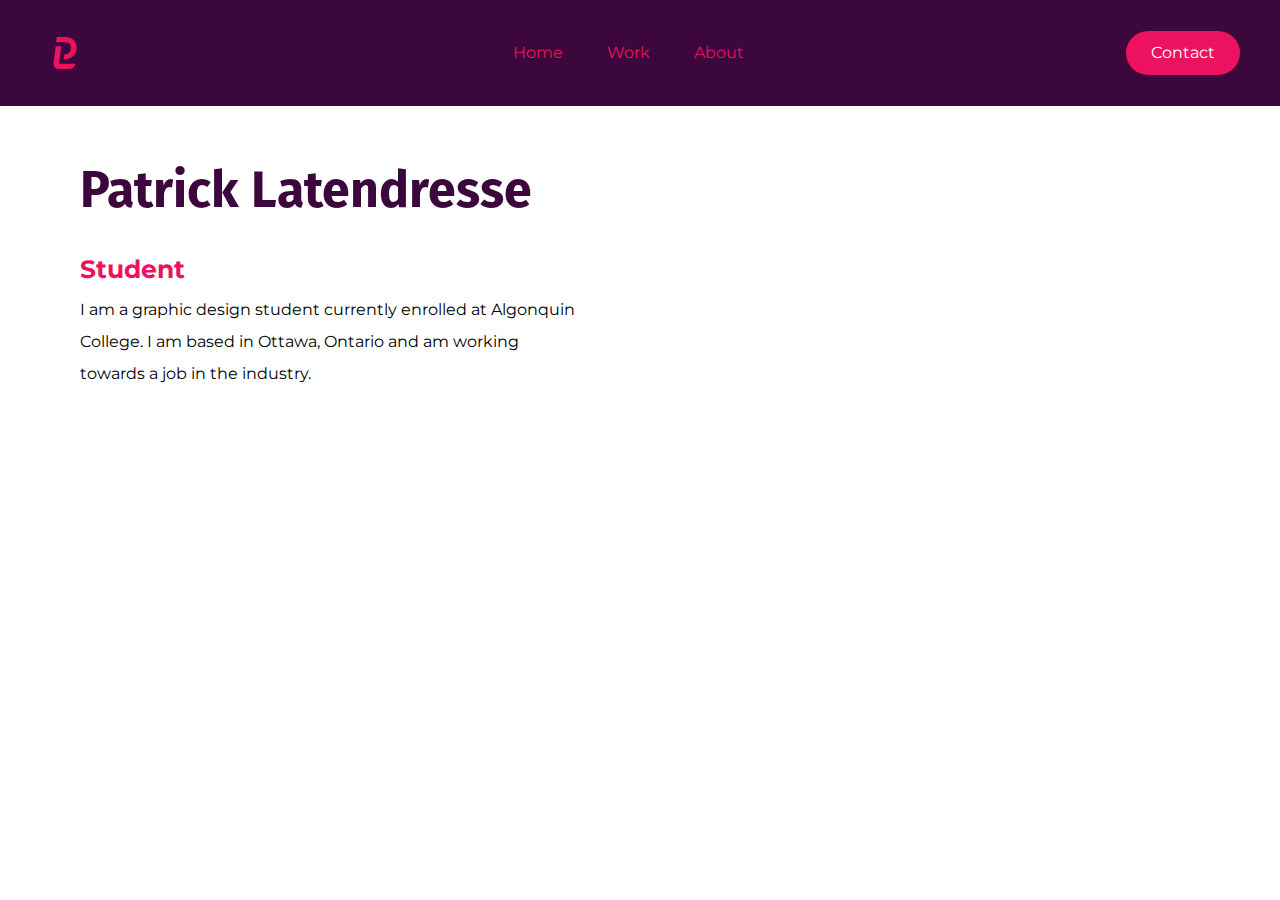
==== index.html @ 76e56806 "Convert units and add content" ====
<!DOCTYPE html>
<html lang="en-ca">
<head>
  <meta charset="utf-8">
  <title>Homepage</title>
  <meta name="viewport" content="width=device-width,initial-scale=1">
  <link href="css/main.css" rel="stylesheet">
  <link rel="preconnect" href="https://fonts.gstatic.com">
  <link href="https://fonts.googleapis.com/css2?family=Fira+Sans:wght@500&family=Montserrat&display=swap" rel="stylesheet">
</head>
<body>
  <header class="banner">
    <img class="logo" src="images/logo.svg" alt="">
    <nav>
      <ul class="links">
        <li><a href="#">Home</a></li>
        <li><a href="#">Work</a></li>
        <li><a href="#">About</a></li>
      </ul>
    </nav>
    <a class="btn" href="#">Contact</a>
  </header>

  <main>
    <section class="intro">
      <h1>Patrick Latendresse</h1>
      <h2>Student</h2>
      <p>I am a graphic design student currently enrolled at Algonquin College. I am based in Ottawa, Ontario and am working towards a job in the industry.</p>
    </section>
  </main>

</body>
</html>
---- css/main.css ----
@-moz-viewport { width: device-width; scale: 1; }
@-ms-viewport { width: device-width; scale: 1; }
@-o-viewport { width: device-width; scale: 1; }
@-webkit-viewport { width: device-width; scale: 1; }
@viewport { width: device-width; scale: 1; }

html {
  box-sizing: border-box;
  -webkit-text-size-adjust: 100%;
  text-size-adjust: 100%;
  font-family: "Fira Sans", sans-serif;
  font-family: Montserrat, sans-serif;
  line-height: 1.5;
}

*,
*::before,
*::after {
  box-sizing: inherit;
}

body {
  margin: 0;
}

li, a {
  font-family: Montserrat, sans-serif;
  font-size: 1rem;
  color: #ed125f;
  text-decoration: none;
}

.banner {
  display: flex;
  justify-content: space-between;
  align-items: center;
  padding: 25px 40px;
  background-color: #3b073c;
}

.logo {
  cursor: pointer;
  width: 50px;
  height: auto;
}

.links {
  list-style: none;
}

.links li {
  display: inline-block;
  padding: 0 1.25rem;
}

.links li a:hover {
  color: #fff;
}

.btn {
  padding: .625rem 1.5625rem;
  background-color: #ed125f;
  color: #fff;
  border: none;
  border-radius: 1.5rem;
}

.btn:hover {
  background-color: #fff;
  color: #ed125f;
}

h1 {
  font-size: 3.125rem;
  font-family: "Fira Sans", sans-serif;
  color: #3b073c;
  margin-bottom: -1rem;
}

h2 {
  font-size: 1.5625rem;
  font-family: Montserrat, sans-serif;
  color: #ed125f;
  margin-bottom: -1rem;
}

p {
  width: 31.25rem;
}

.intro {
  line-height: 2;
  padding-left: 5rem;
}
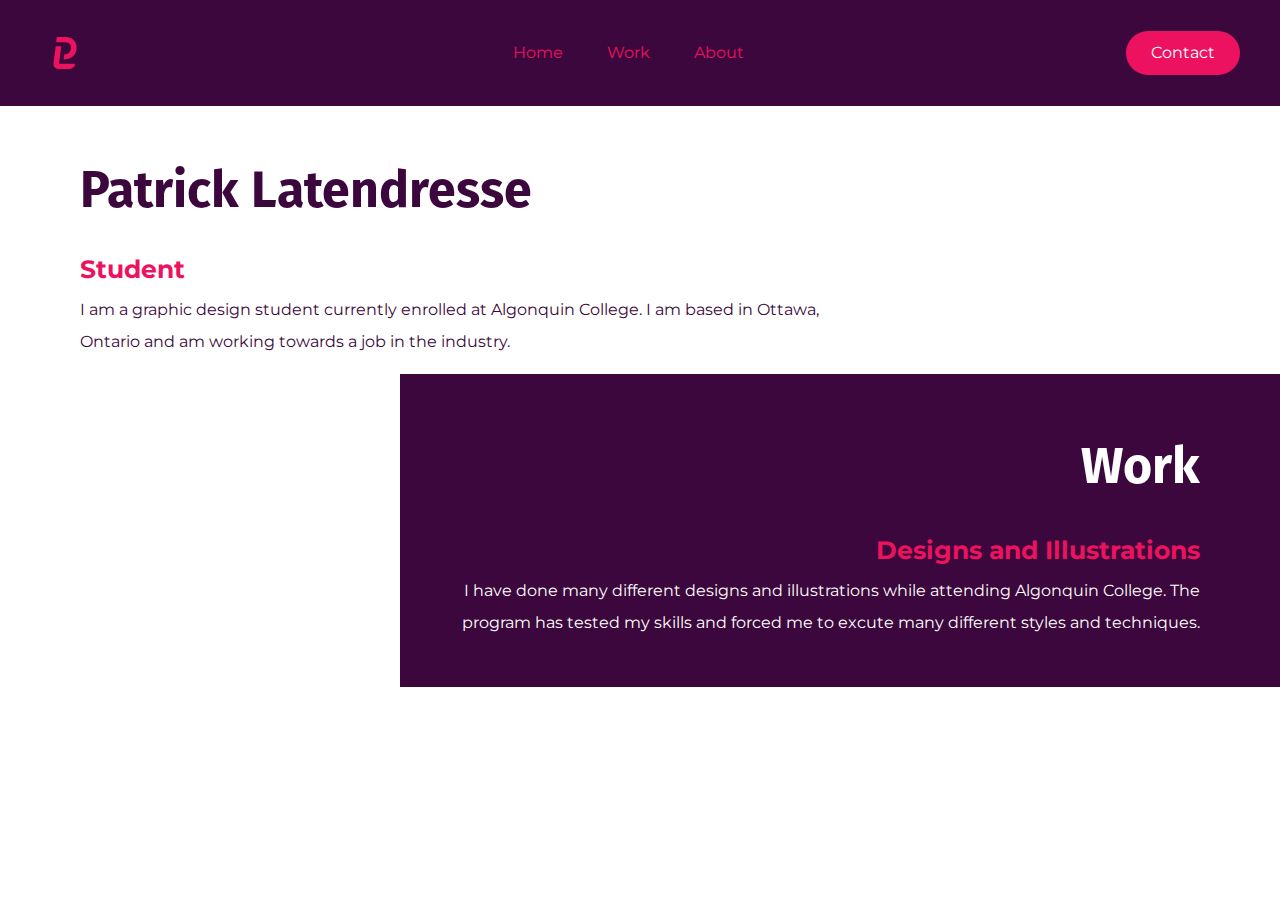
==== commit 37d441ba: "Add contact form" ====
--- a/index.html
+++ b/index.html
@@ -10,7 +10,7 @@
 </head>
 <body>
   <header class="banner">
-    <img class="logo" src="images/logo.svg" alt="">
+    <img class="logo" src="images/logo.svg" alt="Logo">
     <nav>
       <ul class="links">
         <li><a href="#">Home</a></li>
@@ -27,6 +27,12 @@
       <h2>Student</h2>
       <p>I am a graphic design student currently enrolled at Algonquin College. I am based in Ottawa, Ontario and am working towards a job in the industry.</p>
     </section>
+
+    <section class="work">
+      <h2>Work</h2>
+      <h3>Designs and Illustrations</h3>
+      <p>I have done many different designs and illustrations while attending Algonquin College. The program has tested my skills and forced me to excute many different styles and techniques.</p>
+    </section>
   </main>
 
 </body>
--- a/css/main.css
+++ b/css/main.css
@@ -84,11 +84,39 @@
   margin-bottom: -1rem;
 }
 
-p {
-  width: 31.25rem;
+h3 {
+  font-size: 1.5625rem;
+  font-family: Montserrat, sans-serif;
+  color: #ed125f;
+  margin-bottom: -1rem;
 }
 
 .intro {
   line-height: 2;
   padding-left: 5rem;
+  width: 50rem;
 }
+
+.intro p {
+  color: #3b073c;
+}
+
+.work {
+  line-height: 2;
+  text-align: right;
+  padding-right: 5rem;
+  background-color: #3b073c;
+  padding-bottom: 2rem;
+  float: right;
+}
+
+.work h2, p {
+  color: #fff;
+  width: 50rem;
+}
+
+.work h2 {
+  font-size: 3.125rem;
+  font-family: "Fira Sans", sans-serif;
+  margin-bottom: -1rem;
+}
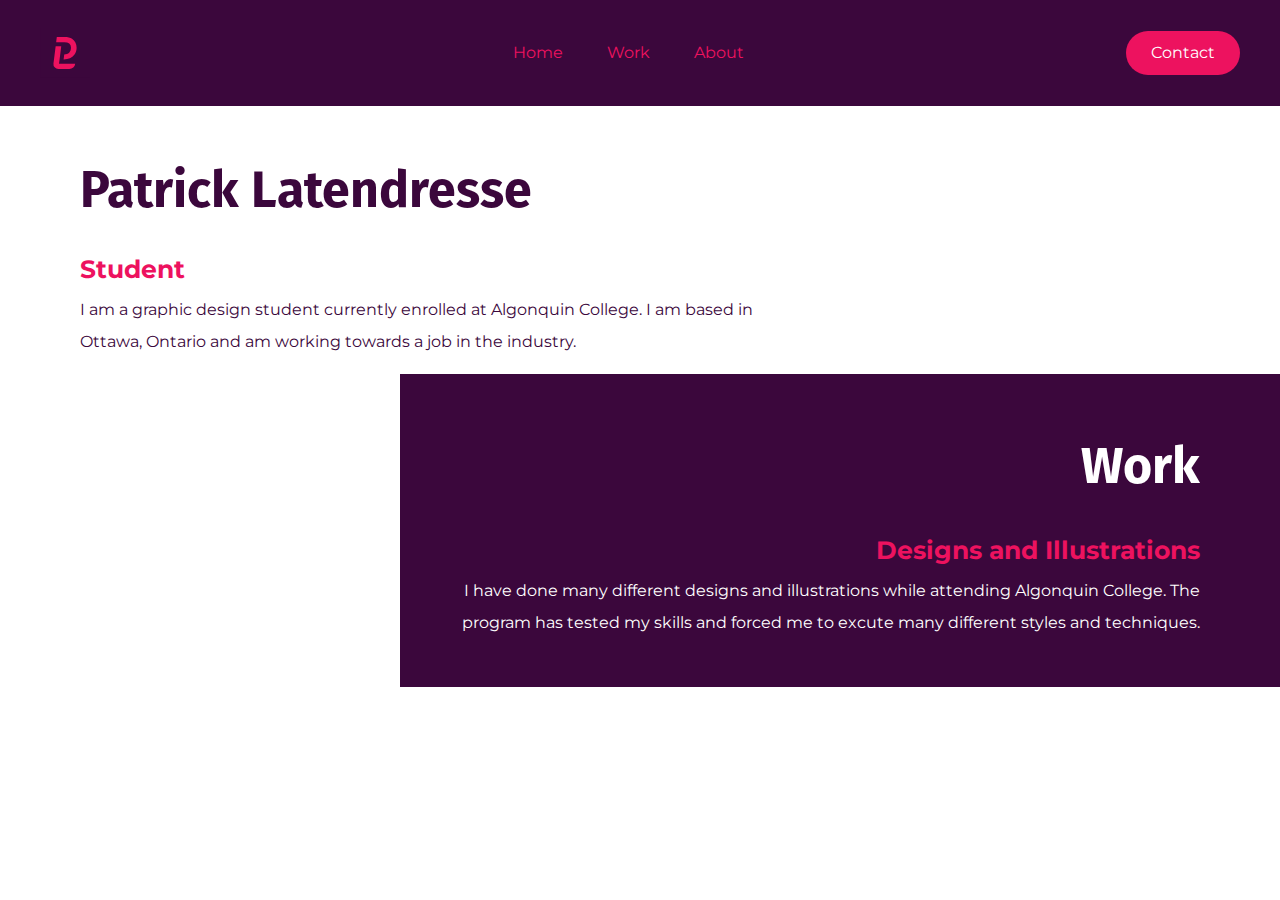
==== commit 6c042e97: "Add content to form" ====
--- a/index.html
+++ b/index.html
@@ -13,12 +13,12 @@
     <img class="logo" src="images/logo.svg" alt="Logo">
     <nav>
       <ul class="links">
-        <li><a href="#">Home</a></li>
+        <li><a href="file:///Users/patricklatendresse/Documents/GitHub/web-design-2-independent-project/index.html">Home</a></li>
         <li><a href="#">Work</a></li>
         <li><a href="#">About</a></li>
       </ul>
     </nav>
-    <a class="btn" href="#">Contact</a>
+    <a class="btn" href="file:///Users/patricklatendresse/Documents/GitHub/web-design-2-independent-project/contact.html">Contact</a>
   </header>
 
   <main>
--- a/css/main.css
+++ b/css/main.css
@@ -110,13 +110,44 @@
   float: right;
 }
 
-.work h2, p {
+.work h2 {
+  color: #fff;
+  width: 50rem;
+  font-size: 3.125rem;
+  font-family: "Fira Sans", sans-serif;
+  margin-bottom: -1rem;
+}
+
+.work p {
   color: #fff;
   width: 50rem;
 }
 
-.work h2 {
-  font-size: 3.125rem;
-  font-family: "Fira Sans", sans-serif;
-  margin-bottom: -1rem;
+.message {
+  display: block;
+  text-align: center;
 }
+
+form {
+  display: inline-block;
+  margin-left: auto;
+  margin-right: auto;
+  text-align: left;
+}
+
+.formheader {
+  text-align: center;
+  color: #3b073c;
+}
+
+.formheader p {
+  color: #3b073c;
+}
+
+input {
+  width: 100%;
+  margin: 20px 0;
+  background: #fff;
+  border: none;
+  border-bottom: 1px solid blue;
+}
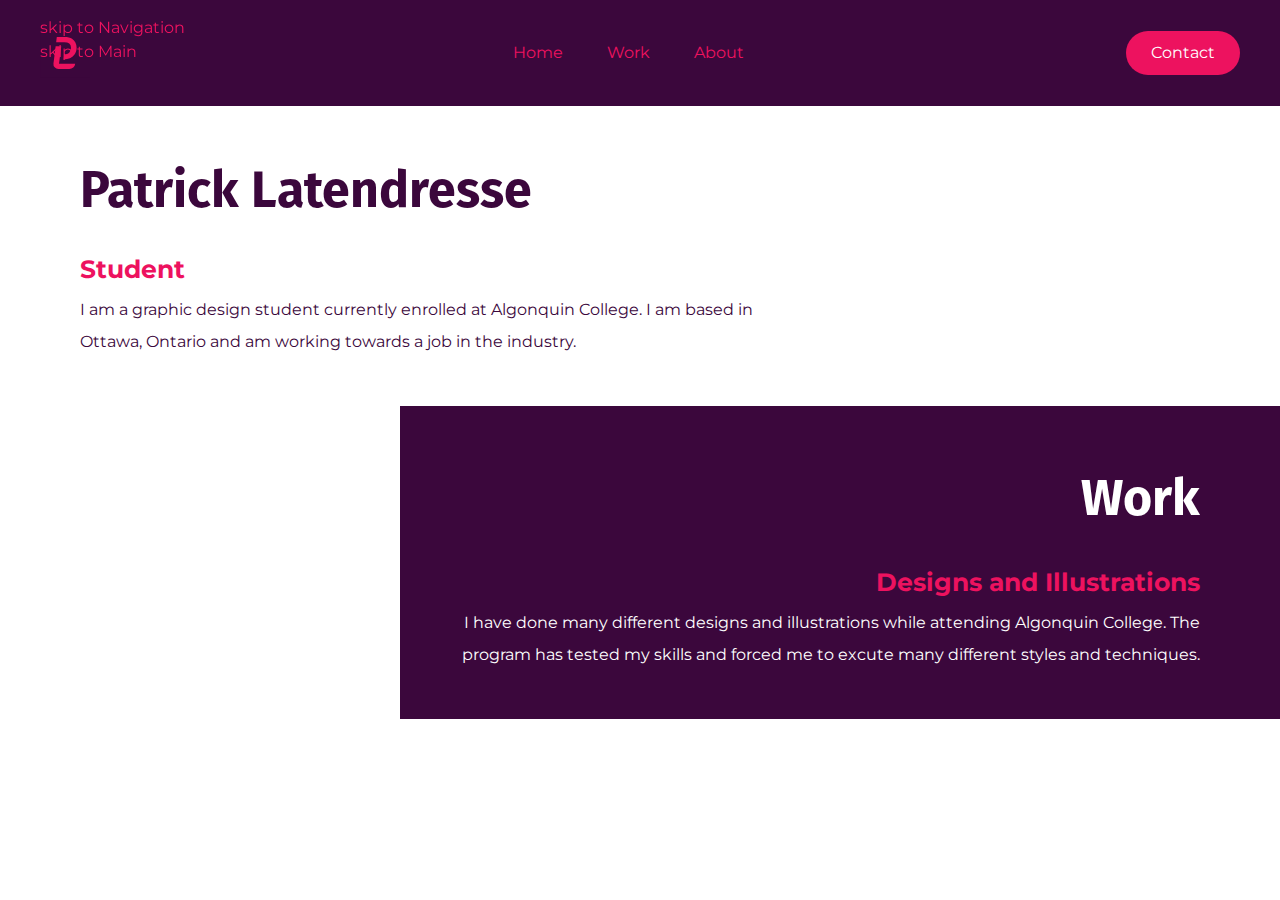
==== commit 8925e611: "Add skip links" ====
--- a/index.html
+++ b/index.html
@@ -9,19 +9,24 @@
   <link href="https://fonts.googleapis.com/css2?family=Fira+Sans:wght@500&family=Montserrat&display=swap" rel="stylesheet">
 </head>
 <body>
-  <header class="banner">
+  <ul class="skip-links">
+    <li><a href="#navigation">skip to Navigation</a></li>
+    <li><a href="#main">skip to Main</a></li>
+  </ul>
+
+  <header role="banner" class="banner">
     <img class="logo" src="images/logo.svg" alt="Logo">
-    <nav>
+    <nav role="navigation" id="navigation" tabindex="0">
       <ul class="links">
         <li><a href="file:///Users/patricklatendresse/Documents/GitHub/web-design-2-independent-project/index.html">Home</a></li>
-        <li><a href="#">Work</a></li>
+        <li><a href="file:///Users/patricklatendresse/Documents/GitHub/web-design-2-independent-project/work.html">Work</a></li>
         <li><a href="#">About</a></li>
       </ul>
     </nav>
     <a class="btn" href="file:///Users/patricklatendresse/Documents/GitHub/web-design-2-independent-project/contact.html">Contact</a>
   </header>
 
-  <main>
+  <main role="main" id="main" tabindex="0">
     <section class="intro">
       <h1>Patrick Latendresse</h1>
       <h2>Student</h2>
--- a/css/main.css
+++ b/css/main.css
@@ -95,6 +95,7 @@
   line-height: 2;
   padding-left: 5rem;
   width: 50rem;
+  padding-bottom: 2rem;
 }
 
 .intro p {
@@ -133,6 +134,7 @@
   margin-left: auto;
   margin-right: auto;
   text-align: left;
+  padding-top: 1rem;
 }
 
 .formheader {
@@ -149,5 +151,31 @@
   margin: 20px 0;
   background: #fff;
   border: none;
-  border-bottom: 1px solid blue;
+  border-bottom: 1px solid #3b073c;
+  font-size: .9375rem;
+  letter-spacing: 2px;
+  font-family: Montserrat, sans-serif;
+  padding-bottom: 1rem;
 }
+
+#msg {
+  margin-top: 60px;
+}
+
+.formbtn {
+  padding: .625rem 1.5625rem;
+  background-color: #ed125f;
+  color: #fff;
+  border: none;
+  border-radius: 1.5rem;
+}
+
+.formbtn:hover {
+  background-color: #fff;
+  color: #ed125f;
+}
+
+.skip-links {
+  position: fixed;
+  list-style-type: none;
+}
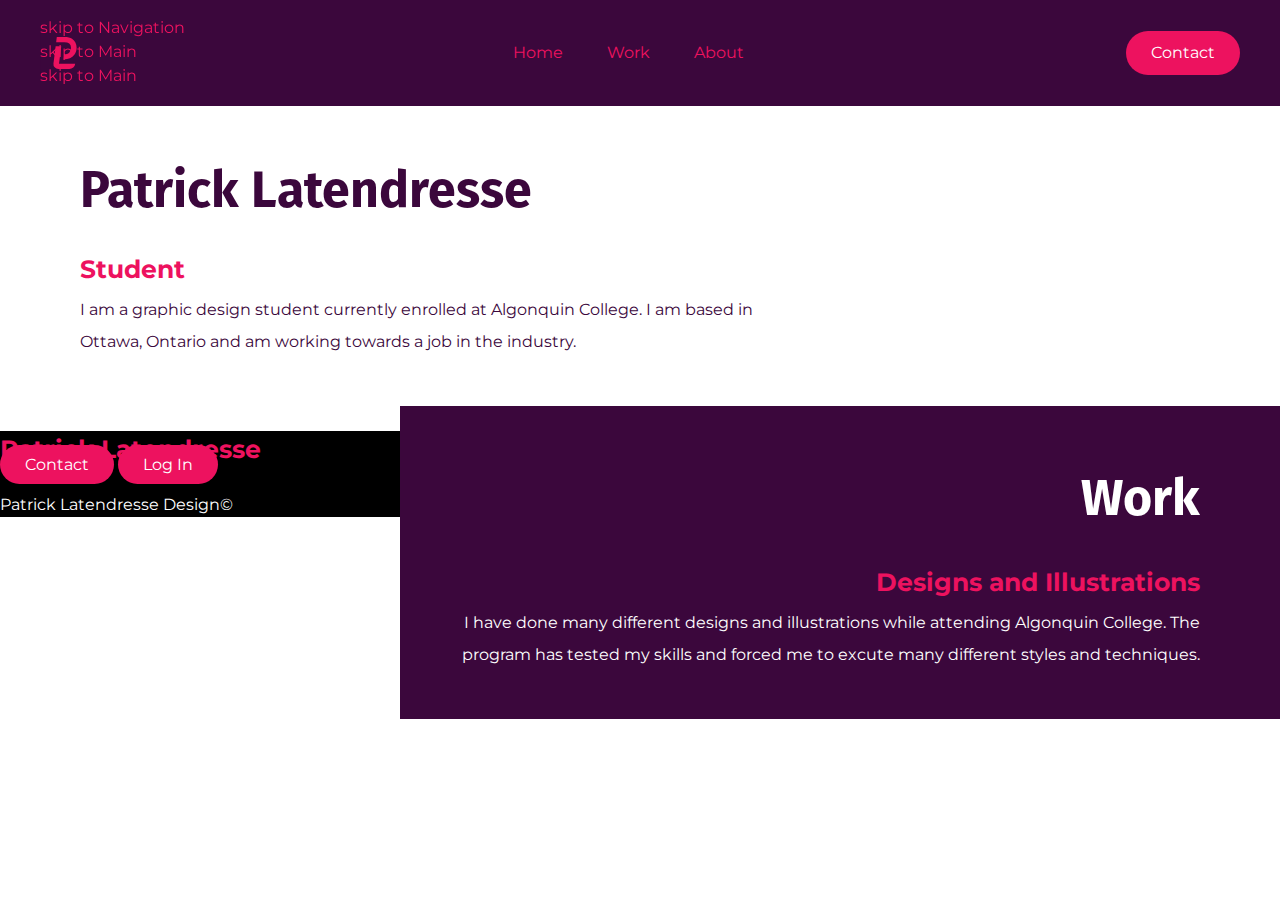
==== commit 3ba69d85: "Add footer html" ====
--- a/index.html
+++ b/index.html
@@ -10,13 +10,14 @@
 </head>
 <body>
   <ul class="skip-links">
-    <li><a href="#navigation">skip to Navigation</a></li>
+    <li><a href="#nav">skip to Navigation</a></li>
     <li><a href="#main">skip to Main</a></li>
+    <li><a href="#contentinfo">skip to Main</a></li>
   </ul>
 
   <header role="banner" class="banner">
     <img class="logo" src="images/logo.svg" alt="Logo">
-    <nav role="navigation" id="navigation" tabindex="0">
+    <nav role="navigation" id="nav" tabindex="0">
       <ul class="links">
         <li><a href="file:///Users/patricklatendresse/Documents/GitHub/web-design-2-independent-project/index.html">Home</a></li>
         <li><a href="file:///Users/patricklatendresse/Documents/GitHub/web-design-2-independent-project/work.html">Work</a></li>
@@ -40,5 +41,14 @@
     </section>
   </main>
 
+  <footer role="contentinfo" id="contentinfo" class="contentinfo">
+    <h3>Patrick Latendresse</h3>
+    <div>
+      <a class="btn" href="file:///Users/patricklatendresse/Documents/GitHub/web-design-2-independent-project/contact.html">Contact</a>
+      <a class="btn" href="#">Log In</a>
+      <p>Patrick Latendresse Design©</p>
+    </div>
+  </footer>
+
 </body>
 </html>
--- a/css/main.css
+++ b/css/main.css
@@ -179,3 +179,8 @@
   position: fixed;
   list-style-type: none;
 }
+
+footer {
+  background-color: #000;
+  color: #fff;
+}
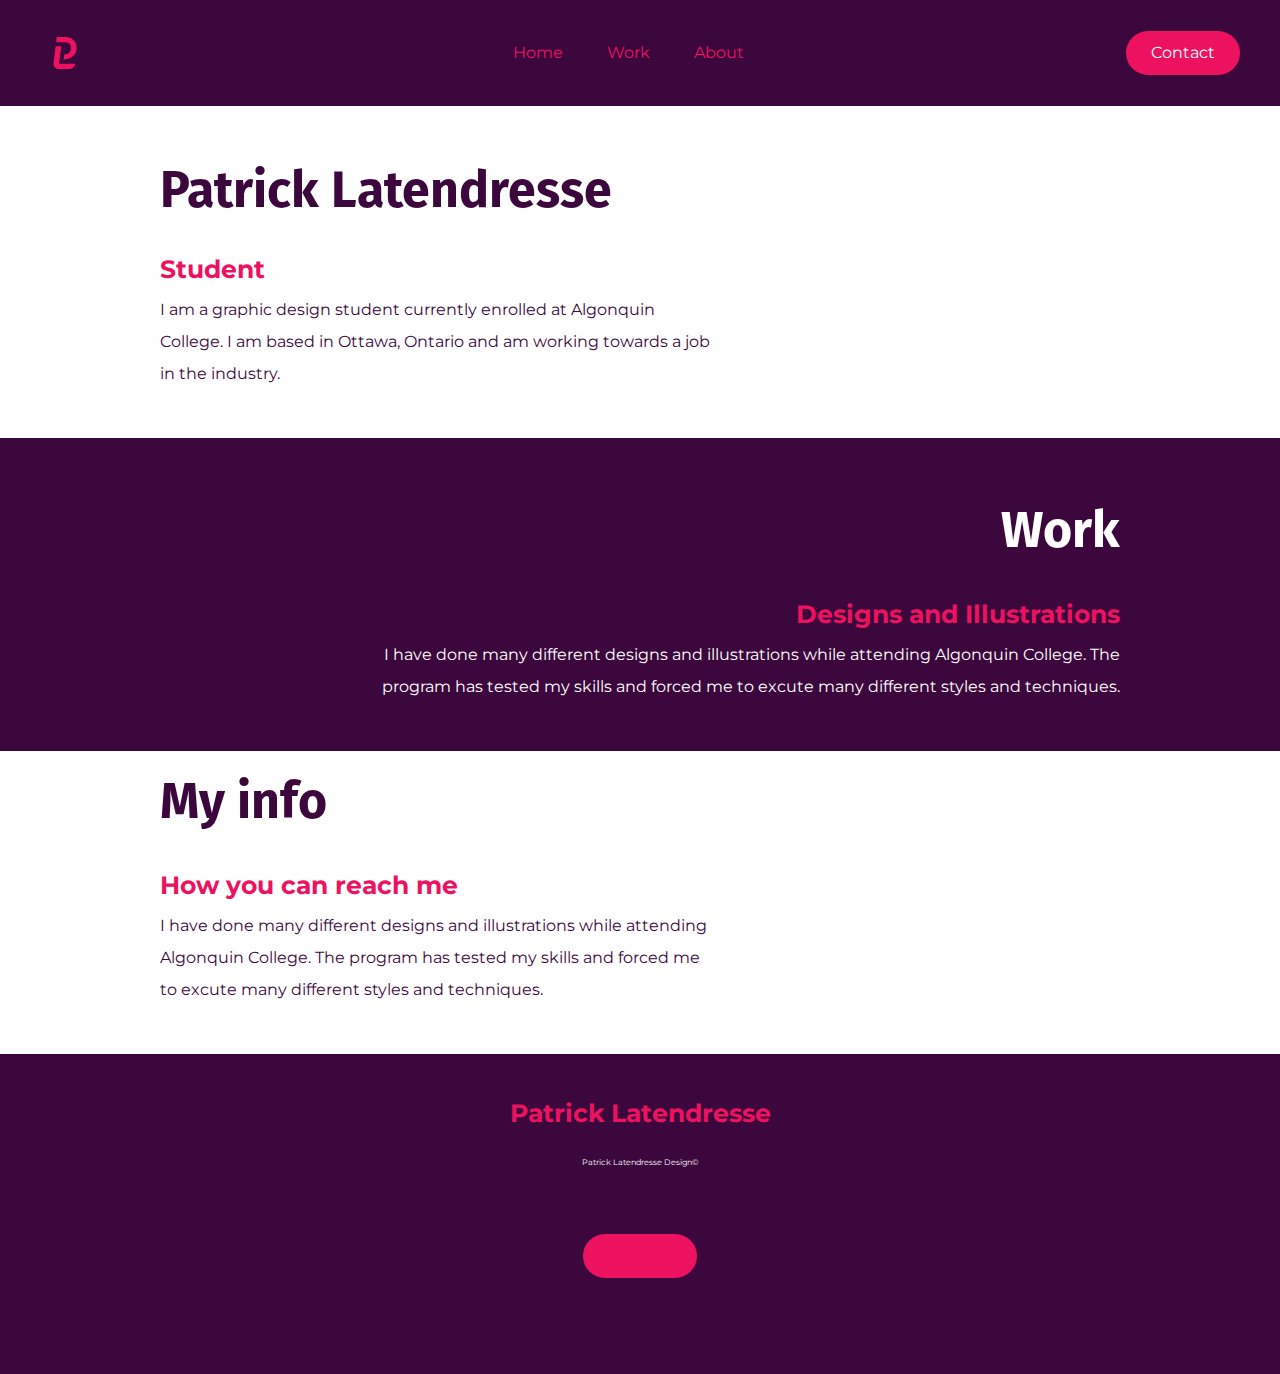
==== commit 5c153244: "Start image grid" ====
--- a/index.html
+++ b/index.html
@@ -12,7 +12,7 @@
   <ul class="skip-links">
     <li><a href="#nav">skip to Navigation</a></li>
     <li><a href="#main">skip to Main</a></li>
-    <li><a href="#contentinfo">skip to Main</a></li>
+    <li><a href="#contentinfo">skip to Footer</a></li>
   </ul>
 
   <header role="banner" class="banner">
@@ -39,13 +39,20 @@
       <h3>Designs and Illustrations</h3>
       <p>I have done many different designs and illustrations while attending Algonquin College. The program has tested my skills and forced me to excute many different styles and techniques.</p>
     </section>
+
+    <section class="info">
+      <h2>My info</h2>
+      <h3>How you can reach me</h3>
+      <p>I have done many different designs and illustrations while attending Algonquin College. The program has tested my skills and forced me to excute many different styles and techniques.</p>
+    </section>
   </main>
 
   <footer role="contentinfo" id="contentinfo" class="contentinfo">
-    <h3>Patrick Latendresse</h3>
-    <div>
-      <a class="btn" href="file:///Users/patricklatendresse/Documents/GitHub/web-design-2-independent-project/contact.html">Contact</a>
-      <a class="btn" href="#">Log In</a>
+    <h3 class="name">Patrick Latendresse</h3>
+    <div class="container">
+      <div class="footerbtn">
+        <a href="file:///Users/patricklatendresse/Documents/GitHub/web-design-2-independent-project/contact.html">Contact</a>
+      </div>
       <p>Patrick Latendresse Design©</p>
     </div>
   </footer>
--- a/css/main.css
+++ b/css/main.css
@@ -93,7 +93,8 @@
 
 .intro {
   line-height: 2;
-  padding-left: 5rem;
+  padding-left: 10rem;
+  padding-right: 5rem;
   width: 50rem;
   padding-bottom: 2rem;
 }
@@ -105,7 +106,8 @@
 .work {
   line-height: 2;
   text-align: right;
-  padding-right: 5rem;
+  padding-right: 10rem;
+  padding-left: 50rem;
   background-color: #3b073c;
   padding-bottom: 2rem;
   float: right;
@@ -135,6 +137,7 @@
   margin-right: auto;
   text-align: left;
   padding-top: 1rem;
+  padding-bottom: 5rem;
 }
 
 .formheader {
@@ -171,16 +174,96 @@
 }
 
 .formbtn:hover {
+  background-color: #3b073c;
+  color: #ed125f;
+}
+
+.skip-links {
+  display: none;
+}
+
+footer {
+  background-color: #3b073c;
+  color: #fff;
+  bottom: 0;
+  width: 100%;
+  height: 20rem;
+  display: inline-block;
+  margin-left: auto;
+  margin-right: auto;
+  text-align: left;
+  padding-top: 1rem;
+}
+
+.name {
+  padding-bottom: 2rem;
+  text-align: center;
+}
+
+.footerbtn {
+  padding: .625rem 1.5625rem;
+  color: #fff;
+  background-color: #ed125f;
+  border: none;
+  border-radius: 1.5rem;
+  margin: 0;
+  position: absolute;
+  top: 50%;
+  left: 50%;
+  -ms-transform: translate(-50%, -50%);
+  transform: translate(-50%, -50%);
+}
+
+.footerbtn:hover {
   background-color: #fff;
   color: #ed125f;
 }
 
-.skip-links {
-  position: fixed;
-  list-style-type: none;
-}
-
-footer {
-  background-color: #000;
-  color: #fff;
-}
+.container {
+  height: 200px;
+  position: relative;
+  text-align: center;
+  font-size: .5rem;
+}
+
+.trademark {
+  color: #fff;
+}
+
+.info {
+  line-height: 2;
+  padding-left: 10rem;
+  padding-right: 5rem;
+  width: 50rem;
+  padding-bottom: 2rem;
+  padding-top: 2rem;
+}
+
+.info p {
+  color: #3b073c;
+}
+
+.info h2 {
+  font-size: 3.125rem;
+  font-family: "Fira Sans", sans-serif;
+  color: #3b073c;
+  margin-bottom: -1rem;
+}
+
+.signup {
+  padding-bottom: 5rem;
+}
+
+.grid-container {
+  display: grid;
+  grid-template-columns: 1fr 1fr 1fr;
+  grid-template-rows: 1fr 1fr 1fr;
+  gap: 10px 10px;
+  grid-template-areas:
+    ". gridlogo infographic"
+    ". cuisinart infographic"
+    ". cuisinart .";
+}
+.gridlogo { grid-area: gridlogo; }
+.infographic { grid-area: infographic; }
+.cuisinart { grid-area: cuisinart; }
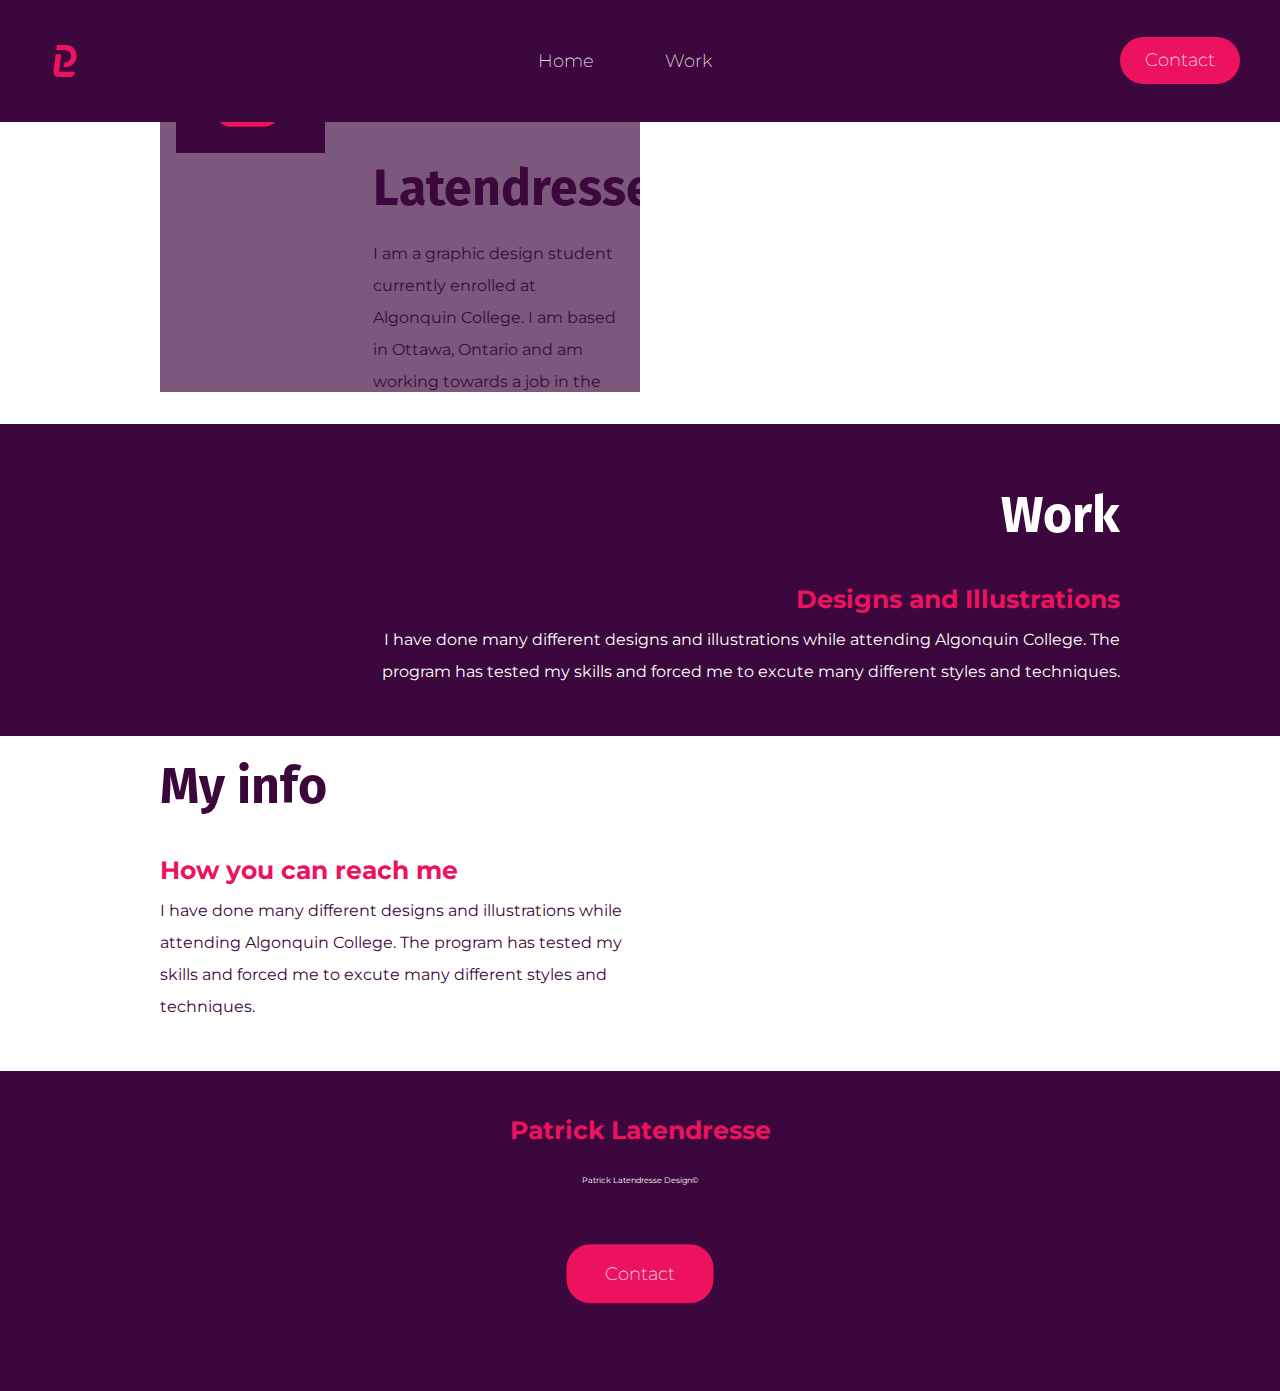
==== commit 4db9caa1: "Add new svg" ====
--- a/index.html
+++ b/index.html
@@ -7,6 +7,8 @@
   <link href="css/main.css" rel="stylesheet">
   <link rel="preconnect" href="https://fonts.gstatic.com">
   <link href="https://fonts.googleapis.com/css2?family=Fira+Sans:wght@500&family=Montserrat&display=swap" rel="stylesheet">
+  <link rel="shortcut icon" href="favicon.ico">
+  <link rel="icon" type="image/png" href="favicon-196.png">
 </head>
 <body>
   <ul class="skip-links">
@@ -21,7 +23,6 @@
       <ul class="links">
         <li><a href="file:///Users/patricklatendresse/Documents/GitHub/web-design-2-independent-project/index.html">Home</a></li>
         <li><a href="file:///Users/patricklatendresse/Documents/GitHub/web-design-2-independent-project/work.html">Work</a></li>
-        <li><a href="#">About</a></li>
       </ul>
     </nav>
     <a class="btn" href="file:///Users/patricklatendresse/Documents/GitHub/web-design-2-independent-project/contact.html">Contact</a>
@@ -29,9 +30,20 @@
 
   <main role="main" id="main" tabindex="0">
     <section class="intro">
-      <h1>Patrick Latendresse</h1>
-      <h2>Student</h2>
-      <p>I am a graphic design student currently enrolled at Algonquin College. I am based in Ottawa, Ontario and am working towards a job in the industry.</p>
+      <div class="cta">
+        <img class="img-flex" src="images/16by9.svg" alt="">
+        <div class="cta-content">
+          <div class="icon">
+            <img src="images/logo.svg" alt="">
+          </div>
+
+          <div class="cta-text">
+            <h1>Patrick Latendresse</h1>
+            <p>I am a graphic design student currently enrolled at Algonquin College. I am based in Ottawa, Ontario and am working towards a job in the industry.</p>
+            <a class="btn" href="#">Contact</a>
+          </div>
+        </div>
+      </div>
     </section>
 
     <section class="work">
@@ -47,15 +59,17 @@
     </section>
   </main>
 
-  <footer role="contentinfo" id="contentinfo" class="contentinfo">
-    <h3 class="name">Patrick Latendresse</h3>
-    <div class="container">
-      <div class="footerbtn">
-        <a href="file:///Users/patricklatendresse/Documents/GitHub/web-design-2-independent-project/contact.html">Contact</a>
+  <article>
+    <footer role="contentinfo" id="contentinfo" class="contentinfo">
+      <h3 class="name">Patrick Latendresse</h3>
+      <div class="container">
+        <div class="footerbtn">
+          <a href="file:///Users/patricklatendresse/Documents/GitHub/web-design-2-independent-project/contact.html">Contact</a>
+        </div>
+        <p>Patrick Latendresse Design©</p>
       </div>
-      <p>Patrick Latendresse Design©</p>
-    </div>
-  </footer>
+    </footer>
+  </article>
 
 </body>
 </html>
--- a/css/main.css
+++ b/css/main.css
@@ -260,10 +260,126 @@
   grid-template-rows: 1fr 1fr 1fr;
   gap: 10px 10px;
   grid-template-areas:
-    ". gridlogo infographic"
-    ". cuisinart infographic"
-    ". cuisinart .";
-}
+    "cuisinart personallogo infographic"
+    "cuisinart . infographic"
+    "gridlogo planebanner planebanner";
+}
+
 .gridlogo { grid-area: gridlogo; }
+
 .infographic { grid-area: infographic; }
+
+.personallogo { grid-area: personallogo; }
+
 .cuisinart { grid-area: cuisinart; }
+
+.planebanner { grid-area: planebanner; }
+
+.img-flex {
+  display: block;
+  width: 100%;
+}
+
+.cta-text {
+  max-width: 65%;
+  padding: 0 0 0 4rem;
+  flex-direction: column;
+  margin: 0 0 1em;
+}
+
+.cta-content {
+  display: flex;
+  padding-top: 2%;
+  position: absolute;
+  left: 50%;
+  justify-content: flex-start;
+  width: 100%;
+  top: 50%;
+  transform: translate(-50%, -50%);
+  max-width: 700px;
+}
+
+.cta {
+  align-items: center;
+  position: relative;
+  max-height: 500px;
+  overflow: hidden;
+}
+
+.icon {
+  width: 100%;
+  max-width: 31%;
+}
+
+.icon img {
+  margin: 0 1em;
+  display: block;
+  width: 100%;
+}
+
+a {
+  color: #fff;
+  font-weight: 200;
+  padding: .4em .75em .3em;
+  text-decoration: none;
+  font-size: 1.125rem;
+  border-width: 3px;
+  display: inline-block;
+  border-radius: 8px;
+}
+
+.btn-big {
+  font-size: 1.5rem;
+  text-align: center;
+  padding: .5em 1em;
+  display: inline-block;
+}
+
+
+@media only screen and (min-width: 25em) {
+
+  .intro {
+    width: 90%;
+  }
+
+  .info {
+    width: 90%;
+  }
+
+}
+
+@media only screen and (min-width: 38em) {
+
+  .intro {
+    width: 35rem;
+  }
+
+  .info {
+    width: 35rem;
+  }
+
+}
+
+@media only screen and (min-width: 60em) {
+
+  .intro {
+    width: 45rem;
+  }
+
+  .info {
+    width: 45rem;
+  }
+
+}
+
+@media only screen and (min-width: 90em) {
+
+  .intro {
+    width: 50rem;
+  }
+
+  .info {
+    width: 50rem;
+  }
+
+}
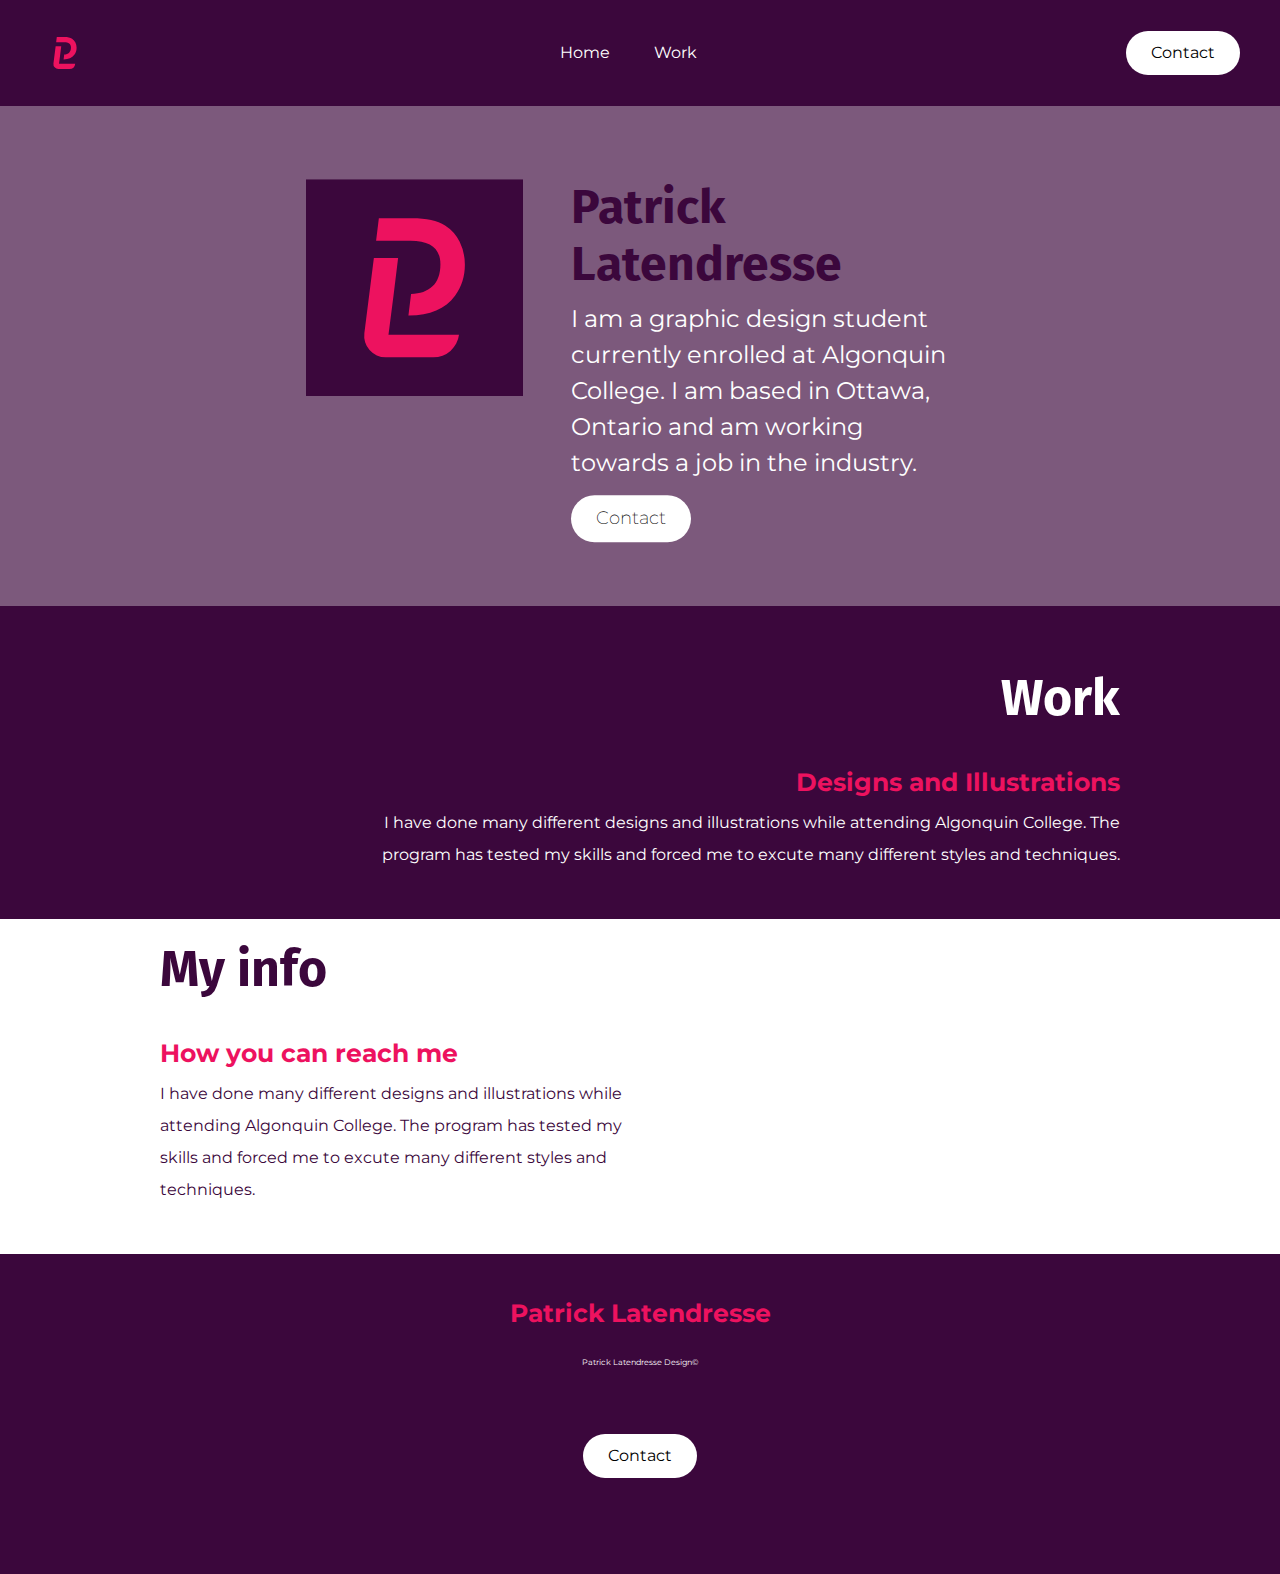
==== commit 3e041c21: "Finish everything finally" ====
--- a/index.html
+++ b/index.html
@@ -38,9 +38,9 @@
           </div>
 
           <div class="cta-text">
-            <h1>Patrick Latendresse</h1>
-            <p>I am a graphic design student currently enrolled at Algonquin College. I am based in Ottawa, Ontario and am working towards a job in the industry.</p>
-            <a class="btn" href="#">Contact</a>
+            <h1 class="cta-h1">Patrick Latendresse</h1>
+            <p class="cta-p">I am a graphic design student currently enrolled at Algonquin College. I am based in Ottawa, Ontario and am working towards a job in the industry.</p>
+            <a class="cta-btn" href="#">Contact</a>
           </div>
         </div>
       </div>
@@ -63,8 +63,8 @@
     <footer role="contentinfo" id="contentinfo" class="contentinfo">
       <h3 class="name">Patrick Latendresse</h3>
       <div class="container">
-        <div class="footerbtn">
-          <a href="file:///Users/patricklatendresse/Documents/GitHub/web-design-2-independent-project/contact.html">Contact</a>
+        <div>
+          <a class="footerbtn" href="file:///Users/patricklatendresse/Documents/GitHub/web-design-2-independent-project/contact.html">Contact</a>
         </div>
         <p>Patrick Latendresse Design©</p>
       </div>
--- a/css/main.css
+++ b/css/main.css
@@ -26,7 +26,7 @@
 li, a {
   font-family: Montserrat, sans-serif;
   font-size: 1rem;
-  color: #ed125f;
+  color: #fff;
   text-decoration: none;
 }
 
@@ -54,20 +54,24 @@
 }
 
 .links li a:hover {
-  color: #fff;
+  color: #ed125f;
 }
 
 .btn {
   padding: .625rem 1.5625rem;
-  background-color: #ed125f;
-  color: #fff;
+  background-color: #fff;
+  color: #000;
   border: none;
   border-radius: 1.5rem;
+  opacity: 50;
+  transition: opacity .8s;
 }
 
 .btn:hover {
-  background-color: #fff;
-  color: #ed125f;
+  background-color: #ed125f;
+  color: #fff;
+  opacity: 100;
+  transition: opacity .5s;
 }
 
 h1 {
@@ -89,18 +93,6 @@
   font-family: Montserrat, sans-serif;
   color: #ed125f;
   margin-bottom: -1rem;
-}
-
-.intro {
-  line-height: 2;
-  padding-left: 10rem;
-  padding-right: 5rem;
-  width: 50rem;
-  padding-bottom: 2rem;
-}
-
-.intro p {
-  color: #3b073c;
 }
 
 .work {
@@ -167,15 +159,19 @@
 
 .formbtn {
   padding: .625rem 1.5625rem;
-  background-color: #ed125f;
-  color: #fff;
+  background-color: #fff;
+  color: #000;
   border: none;
   border-radius: 1.5rem;
+  opacity: 50;
+  transition: opacity .8s;
 }
 
 .formbtn:hover {
-  background-color: #3b073c;
-  color: #ed125f;
+  background-color: #ed125f;
+  color: #fff;
+  opacity: 100;
+  transition: opacity  .5s;
 }
 
 .skip-links {
@@ -202,8 +198,8 @@
 
 .footerbtn {
   padding: .625rem 1.5625rem;
-  color: #fff;
-  background-color: #ed125f;
+  background-color: #fff;
+  color: #000;
   border: none;
   border-radius: 1.5rem;
   margin: 0;
@@ -256,13 +252,12 @@
 
 .grid-container {
   display: grid;
-  grid-template-columns: 1fr 1fr 1fr;
-  grid-template-rows: 1fr 1fr 1fr;
+  grid-template-columns: 1fr 1fr;
+  grid-template-rows: 1fr 1fr;
   gap: 10px 10px;
   grid-template-areas:
-    "cuisinart personallogo infographic"
-    "cuisinart . infographic"
-    "gridlogo planebanner planebanner";
+    "personallogo infographic"
+    "gridlogo infographic";
 }
 
 .gridlogo { grid-area: gridlogo; }
@@ -270,10 +265,6 @@
 .infographic { grid-area: infographic; }
 
 .personallogo { grid-area: personallogo; }
-
-.cuisinart { grid-area: cuisinart; }
-
-.planebanner { grid-area: planebanner; }
 
 .img-flex {
   display: block;
@@ -317,42 +308,64 @@
   width: 100%;
 }
 
-a {
-  color: #fff;
+.cta-btn {
+  background-color: #fff;
+  color: #000;
   font-weight: 200;
-  padding: .4em .75em .3em;
   text-decoration: none;
   font-size: 1.125rem;
   border-width: 3px;
   display: inline-block;
-  border-radius: 8px;
-}
-
-.btn-big {
+  padding: .625rem 1.5625rem;
+  border: none;
+  border-radius: 1.5rem;
+}
+
+.cta-h1 {
+  font-size: 3rem;
+  font-weight: bold;
+  margin: 0;
+  line-height: 1.2;
+}
+
+.cta-p {
   font-size: 1.5rem;
-  text-align: center;
-  padding: .5em 1em;
-  display: inline-block;
-}
-
+  margin: .3em 0 .6em;
+  color: #fff;
+}
+
+.cta-btn:hover {
+  background-color: #fff;
+  color: #ed125f;
+}
 
 @media only screen and (min-width: 25em) {
-
-  .intro {
-    width: 90%;
-  }
 
   .info {
     width: 90%;
   }
 
+  .grid-container {
+    display: grid;
+    grid-template-columns: 1fr;
+    grid-template-rows: 1fr 1fr 1fr 1fr;
+    gap: 10px 10px;
+    grid-template-areas:
+      "personallogo"
+      "gridlogo"
+      "infographic"
+      "infographic";
+  }
+
+  .gridlogo { grid-area: gridlogo; }
+
+  .infographic { grid-area: infographic; }
+
+  .personallogo { grid-area: personallogo; }
+
 }
 
 @media only screen and (min-width: 38em) {
-
-  .intro {
-    width: 35rem;
-  }
 
   .info {
     width: 35rem;
@@ -362,21 +375,29 @@
 
 @media only screen and (min-width: 60em) {
 
-  .intro {
-    width: 45rem;
-  }
-
   .info {
     width: 45rem;
   }
 
+  .grid-container {
+    display: grid;
+    grid-template-columns: 1fr 1fr;
+    grid-template-rows: 1fr 1fr;
+    gap: 10px 10px;
+    grid-template-areas:
+      "personallogo infographic"
+      "gridlogo infographic";
+  }
+
+  .gridlogo { grid-area: gridlogo; }
+
+  .infographic { grid-area: infographic; }
+
+  .personallogo { grid-area: personallogo; }
+
 }
 
 @media only screen and (min-width: 90em) {
-
-  .intro {
-    width: 50rem;
-  }
 
   .info {
     width: 50rem;
